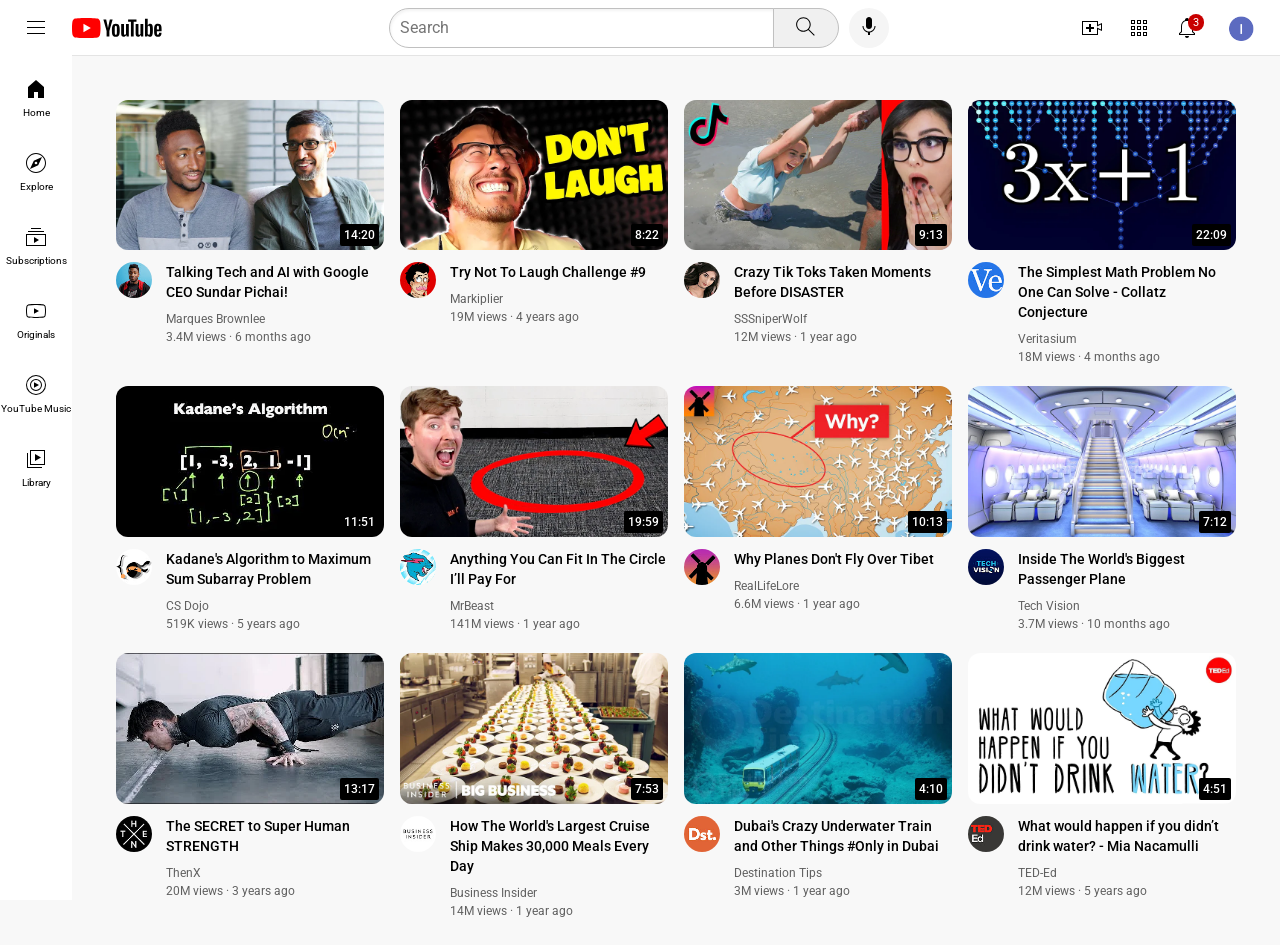
==== index.html @ 42cf3969 "Rename youtube.html to index.html" ====
<!DOCTYPE html>
<html lang="en">
<head>
  <meta charset="UTF-8">
  <meta name="viewport" content="width=device-width, initial-scale=1.0">
  <title>YouTube Clone</title>
  <link rel="stylesheet" href="youtube.css">
  <link rel="preconnect" href="https://fonts.googleapis.com">
  <link rel="preconnect" href="https://fonts.gstatic.com" crossorigin>
  <link href="https://fonts.googleapis.com/css2?family=Roboto:wght@400;500;700&display=swap" rel="stylesheet">
</head>
<body>

  <!-- FIXED HEADER -->
  <header class="header">
    <div class="left">
      <img class="hamburger-menu" src="icons/hamburger-menu.svg" alt="Menu">
      <img class="youtube-logo" src="icons/youtube-logo.svg" alt="YouTube Logo">
    </div>

    <div class="middle">
      <input class="search-bar" type="text" placeholder="Search">
      <!-- Search Button with Tooltip -->
      <div class="search-button-container">
        <button class="search-button">
          <img class="search-icon" src="icons/search.svg" alt="Search">
        </button>
        <div class="tooltip">Search</div>
      </div>
      <!-- Voice Search Button with Tooltip -->
      <div class="voice-search-button-container">
        <button class="voice-search-button">
          <img class="voice-search-icon" src="icons/voice-search-icon.svg" alt="Voice Search">
        </button>
        <div class="tooltip">Search with your voice</div>
      </div>
    </div>

    <div class="right">
      <div class="upload-icon-container">
        <img class="upload-icon" src="icons/upload.svg" alt="Upload">
        <div class="tooltip">Create</div>
      </div>
      <div class="youtube-apps-icon-container">
        <img class="youtube-apps-icon" src="icons/youtube-apps.svg" alt="YouTube Apps">
        <div class="tooltip">YouTube apps</div>
      </div>
      <div class="notifications-icon-container">
        <img class="notifications-icon" src="icons/notifications.svg" alt="Notifications">
        <div class="notifications-count">3</div>
        <div class="tooltip">Notifications</div>
      </div>
      <img class="current-user-picture" src="channels/my-channel.jpeg" alt="User Profile">
    </div>
  </header>

  <!-- FIXED SIDEBAR -->
  <aside class="sidebar">
    <div class="sidebar-link">
      <img src="icons/home.svg" alt="Home">
      <div>Home</div>
    </div>
    <div class="sidebar-link">
      <img src="icons/explore.svg" alt="Explore">
      <div>Explore</div>
    </div>
    <div class="sidebar-link">
      <img src="icons/subscriptions.svg" alt="Subscriptions">
      <div>Subscriptions</div>
    </div>
    <div class="sidebar-link">
      <img src="icons/originals.svg" alt="Originals">
      <div>Originals</div>
    </div>
    <div class="sidebar-link">
      <img src="icons/youtube-music.svg" alt="YouTube Music">
      <div>YouTube Music</div>
    </div>
    <div class="sidebar-link">
      <img src="icons/library.svg" alt="Library">
      <div>Library</div>
    </div>
  </aside>

  <!-- MAIN VIDEO GRID -->
  <main class="video-grid">

    <!-- Video 1 -->
    <div class="video-preview">
      <div class="thumbnail-row">
        <a href="https://www.youtube.com/watch?v=n2RNcPRtAiY" target="_blank">
          <img class="thumbnail" src="thumbnails/thumbnail-1.webp" alt="Thumbnail 1">
        </a>
        <div class="video-time">14:20</div>
      </div>
      <div class="video-info-grid">
        <div class="profile-picture-container">
          <img class="profile-picture" src="channels/channel-1.jpeg">
          <div class="channel-tooltip">
            <img class="channel-tooltip-picture" src="channels/channel-1.jpeg">
            <div class="channel-tooltip-info">
              <div class="channel-tooltip-name">Marques Brownlee</div>
              <div class="channel-tooltip-stats">18M subscribers</div>
            </div>
          </div>
        </div>
        <div class="video-info">
          <a href="https://www.youtube.com/watch?v=n2RNcPRtAiY" target="_blank" class="video-title-link">
            <p class="video-title">Talking Tech and AI with Google CEO Sundar Pichai!</p>
          </a>
          <p class="video-author">Marques Brownlee</p>
          <p class="video-stats">3.4M views &#183; 6 months ago</p>
        </div>
      </div>
    </div>

    <!-- Video 2 -->
    <div class="video-preview">
      <div class="thumbnail-row">
        <a href="https://www.youtube.com/watch?v=mP0RAo9SKZk" target="_blank">
          <img class="thumbnail" src="thumbnails/thumbnail-2.webp" alt="Thumbnail 2">
        </a>
        <div class="video-time">8:22</div>
      </div>
      <div class="video-info-grid">
        <div class="profile-picture-container">
          <img class="profile-picture" src="channels/channel-2.jpeg">
          <div class="channel-tooltip">
            <img class="channel-tooltip-picture" src="channels/channel-2.jpeg">
            <div class="channel-tooltip-info">
              <div class="channel-tooltip-name">Markiplier</div>
              <div class="channel-tooltip-stats">36M subscribers</div>
            </div>
          </div>
        </div>
        <div class="video-info">
          <a href="https://www.youtube.com/watch?v=mP0RAo9SKZk" target="_blank" class="video-title-link">
            <p class="video-title">Try Not To Laugh Challenge #9</p>
          </a>
          <p class="video-author">Markiplier</p>
          <p class="video-stats">19M views &#183; 4 years ago</p>
        </div>
      </div>
    </div>

    <!-- Video 3 -->
    <div class="video-preview">
      <div class="thumbnail-row">
        <a href="https://www.youtube.com/watch?v=FgjPQQeTh1w" target="_blank">
          <img class="thumbnail" src="thumbnails/thumbnail-3.webp" alt="Thumbnail 3">
        </a>
        <div class="video-time">9:13</div>
      </div>
      <div class="video-info-grid">
        <div class="profile-picture-container">
          <img class="profile-picture" src="channels/channel-3.jpeg" alt="Channel 3">
          <div class="channel-tooltip">
            <img class="channel-tooltip-picture" src="channels/channel-3.jpeg">
            <div class="channel-tooltip-info">
              <div class="channel-tooltip-name">SSSniperWolf</div>
              <div class="channel-tooltip-stats">31M subscribers</div>
            </div>
          </div>
        </div>
        <div class="video-info">
          <a href="https://www.youtube.com/watch?v=FgjPQQeTh1w" target="_blank" class="video-title-link">
            <p class="video-title">Crazy Tik Toks Taken Moments Before DISASTER</p>
          </a>
          <p class="video-author">SSSniperWolf</p>
          <p class="video-stats">12M views &#183; 1 year ago</p>
        </div>
      </div>
    </div>

    <!-- Video 4 -->
    <div class="video-preview">
      <div class="thumbnail-row">
        <a href="https://www.youtube.com/watch?v=094y1Z2wpJg" target="_blank">
          <img class="thumbnail" src="thumbnails/thumbnail-4.webp" alt="Thumbnail 4">
        </a>
        <div class="video-time">22:09</div>
      </div>
      <div class="video-info-grid">
        <div class="profile-picture-container">
          <img class="profile-picture" src="channels/channel-4.jpeg" alt="Channel 4">
          <div class="channel-tooltip">
            <img class="channel-tooltip-picture" src="channels/channel-4.jpeg">
            <div class="channel-tooltip-info">
              <div class="channel-tooltip-name">Veritasium</div>
              <div class="channel-tooltip-stats">11.5M subscribers</div>
            </div>
          </div>
        </div>
        <div class="video-info">
          <a href="https://www.youtube.com/watch?v=094y1Z2wpJg" target="_blank" class="video-title-link">
            <p class="video-title">The Simplest Math Problem No One Can Solve - Collatz Conjecture</p>
          </a>
          <p class="video-author">Veritasium</p>
          <p class="video-stats">18M views &#183; 4 months ago</p>
        </div>
      </div>
    </div>

    <!-- Video 5 -->
    <div class="video-preview">
      <div class="thumbnail-row">
        <a href="https://www.youtube.com/watch?v=86CQq3pKSUw" target="_blank">
          <img class="thumbnail" src="thumbnails/thumbnail-5.webp" alt="Thumbnail 5">
        </a>
        <div class="video-time">11:51</div>
      </div>
      <div class="video-info-grid">
        <div class="profile-picture-container">
          <img class="profile-picture" src="channels/channel-5.jpeg" alt="Channel 5">
          <div class="channel-tooltip">
            <img class="channel-tooltip-picture" src="channels/channel-5.jpeg">
            <div class="channel-tooltip-info">
              <div class="channel-tooltip-name">CS Dojo</div>
              <div class="channel-tooltip-stats">1.79M subscribers</div>
            </div>
          </div>
        </div>
        <div class="video-info">
          <a href="https://www.youtube.com/watch?v=86CQq3pKSUw" target="_blank" class="video-title-link">
            <p class="video-title">Kadane's Algorithm to Maximum Sum Subarray Problem</p>
          </a>
          <p class="video-author">CS Dojo</p>
          <p class="video-stats">519K views &#183; 5 years ago</p>
        </div>
      </div>
    </div>

    <!-- Video 6 -->
    <div class="video-preview">
      <div class="thumbnail-row">
        <a href="https://www.youtube.com/watch?v=yXWw0_UfSFg" target="_blank">
          <img class="thumbnail" src="thumbnails/thumbnail-6.webp" alt="Thumbnail 6">
        </a>
        <div class="video-time">19:59</div>
      </div>
      <div class="video-info-grid">
        <div class="profile-picture-container">
          <img class="profile-picture" src="channels/channel-6.jpeg" alt="Channel 6">
          <div class="channel-tooltip">
            <img class="channel-tooltip-picture" src="channels/channel-6.jpeg">
            <div class="channel-tooltip-info">
              <div class="channel-tooltip-name">MrBeast</div>
              <div class="channel-tooltip-stats">131M subscribers</div>
            </div>
          </div>
        </div>
        <div class="video-info">
          <a href="https://www.youtube.com/watch?v=yXWw0_UfSFg" target="_blank" class="video-title-link">
            <p class="video-title">Anything You Can Fit In The Circle I’ll Pay For</p>
          </a>
          <p class="video-author">MrBeast</p>
          <p class="video-stats">141M views &#183; 1 year ago</p>
        </div>
      </div>
    </div>

    <!-- Video 7 -->
    <div class="video-preview">
      <div class="thumbnail-row">
        <a href="https://www.youtube.com/watch?v=kOd634GEyp0" target="_blank">
          <img class="thumbnail" src="thumbnails/thumbnail-7.webp">
        </a>
        <div class="video-time">10:13</div>
      </div>
      <div class="video-info-grid">
        <div class="profile-picture-container">
          <img class="profile-picture" src="channels/channel-7.jpeg">
          <div class="channel-tooltip">
            <img class="channel-tooltip-picture" src="channels/channel-7.jpeg">
            <div class="channel-tooltip-info">
              <div class="channel-tooltip-name">RealLifeLore</div>
              <div class="channel-tooltip-stats">7.93M subscribers</div>
            </div>
          </div>
        </div>
        <div class="video-info">
          <a href="https://www.youtube.com/watch?v=kOd634GEyp0" target="_blank" class="video-title-link">
            <p class="video-title">Why Planes Don't Fly Over Tibet</p>
          </a>
          <p class="video-author">RealLifeLore</p>
          <p class="video-stats">6.6M views &#183; 1 year ago</p>
        </div>
      </div>
    </div>

    <!-- Video 8 -->
    <div class="video-preview">
      <div class="thumbnail-row">
        <a href="https://www.youtube.com/watch?v=R9S2m9Jk1oY" target="_blank">
          <img class="thumbnail" src="thumbnails/thumbnail-8.webp">
        </a>
        <div class="video-time">7:12</div>
      </div>
      <div class="video-info-grid">
        <div class="profile-picture-container">
          <img class="profile-picture" src="channels/channel-8.jpeg">
          <div class="channel-tooltip">
            <img class="channel-tooltip-picture" src="channels/channel-8.jpeg">
            <div class="channel-tooltip-info">
              <div class="channel-tooltip-name">Tech Vision</div>
              <div class="channel-tooltip-stats">810K subscribers</div>
            </div>
          </div>
        </div>
        <div class="video-info">
          <a href="https://www.youtube.com/watch?v=R9S2m9Jk1oY" target="_blank" class="video-title-link">
            <p class="video-title">Inside The World's Biggest Passenger Plane</p>
          </a>
          <p class="video-author">Tech Vision</p>
          <p class="video-stats">3.7M views &#183; 10 months ago</p>
        </div>
      </div>
    </div>

    <!-- Video 9 -->
    <div class="video-preview">
      <div class="thumbnail-row">
        <a href="https://www.youtube.com/watch?v=QElkI-WMuwc" target="_blank">
          <img class="thumbnail" src="thumbnails/thumbnail-9.webp">
        </a>
        <div class="video-time">13:17</div>
      </div>
      <div class="video-info-grid">
        <div class="profile-picture-container">
          <img class="profile-picture" src="channels/channel-9.jpeg">
          <div class="channel-tooltip">
            <img class="channel-tooltip-picture" src="channels/channel-9.jpeg">
            <div class="channel-tooltip-info">
              <div class="channel-tooltip-name">ThenX</div>
              <div class="channel-tooltip-stats">7.8M subscribers</div>
            </div>
          </div>
        </div>
        <div class="video-info">
          <a href="https://www.youtube.com/watch?v=QElkI-WMuwc" target="_blank" class="video-title-link">
            <p class="video-title">The SECRET to Super Human STRENGTH</p>
          </a>
          <p class="video-author">ThenX</p>
          <p class="video-stats">20M views &#183; 3 years ago</p>
        </div>
      </div>
    </div>
    <!-- Video 10 -->
    <div class="video-preview">
      <div class="thumbnail-row">
        <a href="https://www.youtube.com/watch?v=48_L1aT1yJ8" target="_blank">
          <img class="thumbnail" src="thumbnails/thumbnail-10.webp">
        </a>
        <div class="video-time">7:53</div>
      </div>
      <div class="video-info-grid">
        <div class="profile-picture-container">
          <img class="profile-picture" src="channels/channel-10.jpeg">
          <div class="channel-tooltip">
            <img class="channel-tooltip-picture" src="channels/channel-10.jpeg">
            <div class="channel-tooltip-info">
              <div class="channel-tooltip-name">Business Insider</div>
              <div class="channel-tooltip-stats">9.3M subscribers</div>
            </div>
          </div>
        </div>
        <div class="video-info">
          <a href="https://www.youtube.com/watch?v=48_L1aT1yJ8" target="_blank" class="video-title-link">
            <p class="video-title">How The World's Largest Cruise Ship Makes 30,000 Meals Every Day</p>
          </a>
          <p class="video-author">Business Insider</p>
          <p class="video-stats">14M views &#183; 1 year ago</p>
        </div>
      </div>
    </div>

    <!-- Video 11 -->
    <div class="video-preview">
      <div class="thumbnail-row">
        <a href="https://www.youtube.com/watch?v=18n-b6W5E3I" target="_blank">
          <img class="thumbnail" src="thumbnails/thumbnail-11.webp">
        </a>
        <div class="video-time">4:10</div>
      </div>
      <div class="video-info-grid">
        <div class="profile-picture-container">
          <img class="profile-picture" src="channels/channel-11.jpeg">
          <div class="channel-tooltip">
            <img class="channel-tooltip-picture" src="channels/channel-11.jpeg">
            <div class="channel-tooltip-info">
              <div class="channel-tooltip-name">Destination Tips</div>
              <div class="channel-tooltip-stats">280K subscribers</div>
            </div>
          </div>
        </div>
        <div class="video-info">
          <a href="https://www.youtube.com/watch?v=18n-b6W5E3I" target="_blank" class="video-title-link">
            <p class="video-title">Dubai's Crazy Underwater Train and Other Things #Only in Dubai</p>
          </a>
          <p class="video-author">Destination Tips</p>
          <p class="video-stats">3M views &#183; 1 year ago</p>
        </div>
      </div>
    </div>

    <!-- Video 12 -->
    <div class="video-preview">
      <div class="thumbnail-row">
        <a href="https://www.youtube.com/watch?v=9iMGFqMmUFs" target="_blank">
          <img class="thumbnail" src="thumbnails/thumbnail-12.webp">
        </a>
        <div class="video-time">4:51</div>
      </div>
      <div class="video-info-grid">
        <div class="profile-picture-container">
          <img class="profile-picture" src=" channels/channel-12.jpeg">
          <div class="channel-tooltip">
            <img class="channel-tooltip-picture" src="channels/channel-12.jpeg">
            <div class="channel-tooltip-info">
              <div class="channel-tooltip-name">TED-Ed</div>
              <div class="channel-tooltip-stats">22.8M subscribers</div>
            </div>
          </div>
        </div>
        <div class="video-info">
          <a href="https://www.youtube.com/watch?v=9iMGFqMmUFs" target="_blank" class="video-title-link">
            <p class="video-title">What would happen if you didn’t drink water? - Mia Nacamulli</p>
          </a>
          <p class="video-author">TED-Ed</p>
          <p class="video-stats">12M views &#183; 5 years ago</p>
        </div>
      </div>
    </div>

  </main>
</body>
</html>
---- youtube.css ----
p {
  font-family: Roboto, Arial;
  margin-top: 0;
  margin-bottom: 0;
}

body {
  margin: 0;
  font-family: Roboto, Arial;
  padding-top: 80px;
  padding-left: 96px;
  padding-right: 24px;
  background-color: rgb(248, 248, 248);
}

.header {
  height: 55px;
  display: flex;
  flex-direction: row;
  justify-content: space-between;
  position: fixed;
  top: 0;
  left: 0;
  right: 0;
  background-color: white;
  border-bottom: 1px solid rgb(228, 228, 228);
  z-index: 100;
}

.left {
  display: flex;
  align-items: center;
}

.hamburger-menu {
  height: 24px;
  margin-left: 24px;
  margin-right: 24px;
  cursor: pointer;
}

.youtube-logo {
  height: 20px;
  cursor: pointer;
}

.middle {
  flex: 1;
  margin-left: 70px;
  margin-right: 35px;
  max-width: 500px;
  display: flex;
  align-items: center;
}

.search-bar {
  flex: 1;
  height: 36px;
  padding-left: 10px;
  font-size: 16px;
  border: 1px solid rgb(192, 192, 192);
  border-radius: 2px 0 0 2px;
  box-shadow: inset 1px 2px 3px rgba(0, 0, 0, 0.05);
  width: 0;
  border-radius: 20px 0 0 20px;
}

.search-bar::placeholder {
  font-family: Roboto, Arial;
  font-size: 16px;
}

.search-button-container,
.voice-search-button-container,
.upload-icon-container,
.youtube-apps-icon-container,
.notifications-icon-container {
  display: flex;
  justify-content: center;
  align-items: center;
  position: relative;
}

.search-button {
  height: 40px;
  width: 66px;
  background-color: rgb(240, 240, 240);
  border: 1px solid rgb(192, 192, 192);
  margin-left: -1px;
  margin-right: 10px;
  cursor: pointer;
  border-radius: 0 20px 20px 0;
}

.search-icon {
  height: 25px;
}

.voice-search-button {
  height: 40px;
  width: 40px;
  border-radius: 20px;
  border: none;
  background-color: rgb(245, 245, 245);
  cursor: pointer;
}

.voice-search-icon {
  height: 24px;
}

/* Tooltip Mechanics (Lesson 16) */
.tooltip {
  position: absolute;
  background-color: gray;
  color: white;
  padding: 4px 8px;
  border-radius: 2px;
  font-size: 12px;
  bottom: -30px;
  opacity: 0;
  transition: opacity 0.15s;
  pointer-events: none;
  white-space: nowrap;
}

.search-button-container:hover .tooltip,
.voice-search-button-container:hover .tooltip,
.upload-icon-container:hover .tooltip,
.youtube-apps-icon-container:hover .tooltip,
.notifications-icon-container:hover .tooltip {
  opacity: 1;
}

.right {
  width: 180px;
  margin-right: 20px;
  display: flex;
  align-items: center;
  justify-content: space-between;
  flex-shrink: 0;
}

.upload-icon,
.youtube-apps-icon,
.notifications-icon {
  height: 24px;
  cursor: pointer;
}

.notifications-count {
  position: absolute;
  top: -2px;
  right: -5px;
  background-color: rgb(200, 0, 0);
  color: white;
  font-size: 11px;
  padding: 2px 5px;
  border-radius: 10px;
}

.current-user-picture {
  height: 32px;
  border-radius: 16px;
  cursor: pointer;
}

/* Sidebar Section (Lesson 17) */
.sidebar {
  position: fixed;
  left: 0;
  bottom: 0;
  top: 55px;
  background-color: white;
  width: 72px;
  z-index: 200;
  padding-top: 5px;
}

.sidebar-link {
  height: 74px;
  display: flex;
  flex-direction: column;
  justify-content: center;
  align-items: center;
  cursor: pointer;
}

.sidebar-link:hover {
  background-color: rgb(235, 235, 235);
}

.sidebar-link img {
  height: 24px;
  margin-bottom: 6px;
}

.sidebar-link div {
  font-size: 10px;
}

/* Main Grid Layout */
.video-grid {
  display: grid;
  grid-template-columns: 1fr 1fr 1fr;
  column-gap: 16px;
  row-gap: 22px;
  padding: 20px;
}

@media (max-width: 750px) {
  .video-grid {
    grid-template-columns: 1fr 1fr;
  }
}

@media (min-width: 1000px) {
  .video-grid {
    grid-template-columns: 1fr 1fr 1fr 1fr;
  }
}

.thumbnail-row {
  position: relative;
  margin-bottom: 8px;
}

.thumbnail {
  width: 100%;
  border-radius: 12px;
}

.video-time {
  font-size: 12px;
  font-weight: 500;
  padding: 4px;
  border-radius: 2px;
  background-color: black;
  color: white;
  position: absolute;
  bottom: 8px;
  right: 5px;
}

.video-info-grid {
  display: grid;
  grid-template-columns: 50px 1fr;
}

.profile-picture {
  width: 36px;
  border-radius: 50px;
}

.video-title {
  font-weight: 500;
  font-size: 14px;
  line-height: 20px;
  margin-bottom: 10px;
}

.video-author,
.video-stats {
  font-size: 12px;
  color: rgb(96, 96, 96);
}

.video-author {
  margin-bottom: 4px;
}

@media (max-width: 750px) {
  .video-grid {
    grid-template-columns: 1fr 1fr;
  }
}

@media (min-width: 751px) and (max-width: 999px) {
  .video-grid {
    grid-template-columns: 1fr 1fr 1fr;
    row-gap: 80px;
  }
}

.video-title-link {
  text-decoration: none;
  color: black;
}

.profile-picture-container {
  position: relative;
  display: inline-block;
}

/* 2. Absolute Tooltip Card */
.channel-tooltip {
  position: absolute;
  top: 55px;
  z-index: 300;
  width: 200px;
  padding: 12px;
  background-color: white;
  border-radius: 6px;
  box-shadow: 2px 3px 10px rgba(0, 0, 0, 0.3);
  display: flex;
  align-items: center;
  opacity: 0;
  pointer-events: none;
  transition: opacity 0.15s;
}

/* 3. Hover Trigger */
.profile-picture-container:hover .channel-tooltip {
  opacity: 1;
}

/* 4. Internal Tooltip Elements */
.channel-tooltip-picture {
  width: 50px;
  height: 50px;
  border-radius: 50px;
  margin-right: 8px;
  object-fit: cover;
}

.channel-tooltip-name {
  font-family: Roboto, Arial, sans-serif;
  font-weight: bold;
  font-size: 16px;
  margin-bottom: 4px;
  color: black;
}

.channel-tooltip-stats {
  font-family: Roboto, Arial, sans-serif;
  color: rgb(96, 96, 96);
  font-size: 14px;
}
@media (min-width: 1000px) and (max-width:1200px) {
  .video-grid {
    grid-template-columns: 1fr 1fr 1fr 1fr; /* Set to 4 columns like SuperSimpleDev */
    column-gap: 16px;
    row-gap: 40px;
  }

  .video-title {
    font-size: 14px;      /* Drops title size slightly so 2 lines fit neatly */
    line-height: 20px;
  }

  .video-author,
  .video-stats {
    font-size: 12px;
  }


}
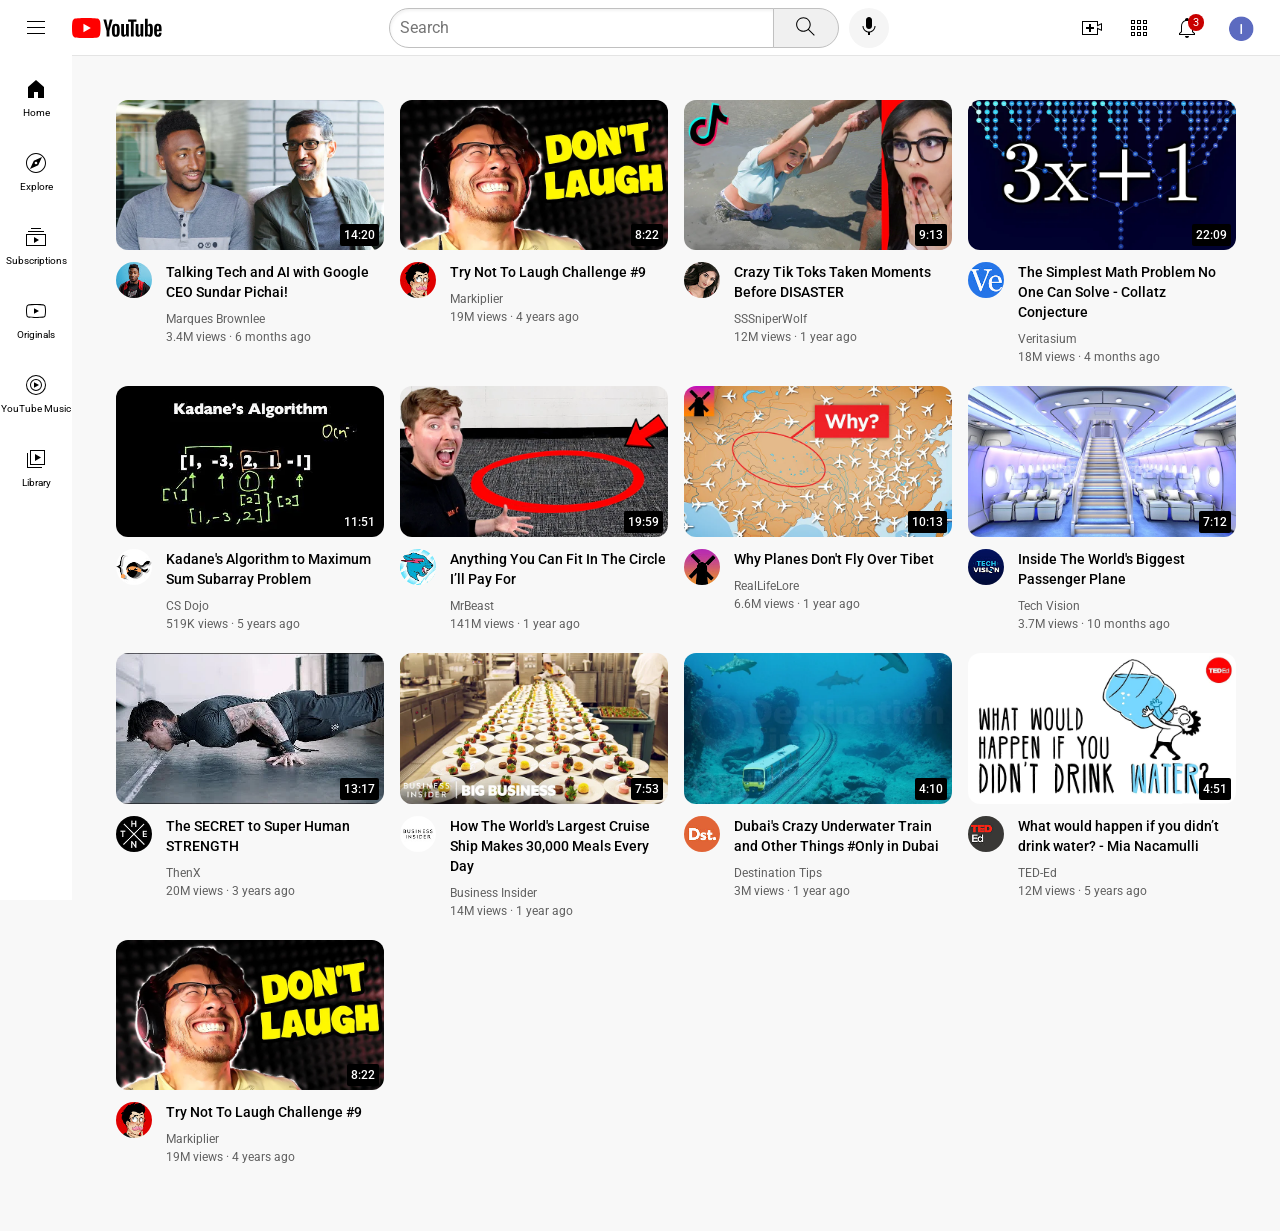
==== commit 6d4a2d99: "Rename youtube.html to index.html" ====
--- a/index.html
+++ b/index.html
@@ -431,7 +431,33 @@
         </div>
       </div>
     </div>
-
+ <div class="video-preview">
+      <div class="thumbnail-row">
+        <a href="https://www.youtube.com/watch?v=mP0RAo9SKZk" target="_blank">
+          <img class="thumbnail" src="thumbnails/thumbnail-2.webp" alt="Thumbnail 2">
+        </a>
+        <div class="video-time">8:22</div>
+      </div>
+      <div class="video-info-grid">
+        <div class="profile-picture-container">
+          <img class="profile-picture" src="channels/channel-2.jpeg">
+          <div class="channel-tooltip">
+            <img class="channel-tooltip-picture" src="channels/channel-2.jpeg">
+            <div class="channel-tooltip-info">
+              <div class="channel-tooltip-name">Markiplier</div>
+              <div class="channel-tooltip-stats">36M subscribers</div>
+            </div>
+          </div>
+        </div>
+        <div class="video-info">
+          <a href="https://www.youtube.com/watch?v=mP0RAo9SKZk" target="_blank" class="video-title-link">
+            <p class="video-title">Try Not To Laugh Challenge #9</p>
+          </a>
+          <p class="video-author">Markiplier</p>
+          <p class="video-stats">19M views &#183; 4 years ago</p>
+        </div>
+      </div>
+    </div>
   </main>
 </body>
 </html>
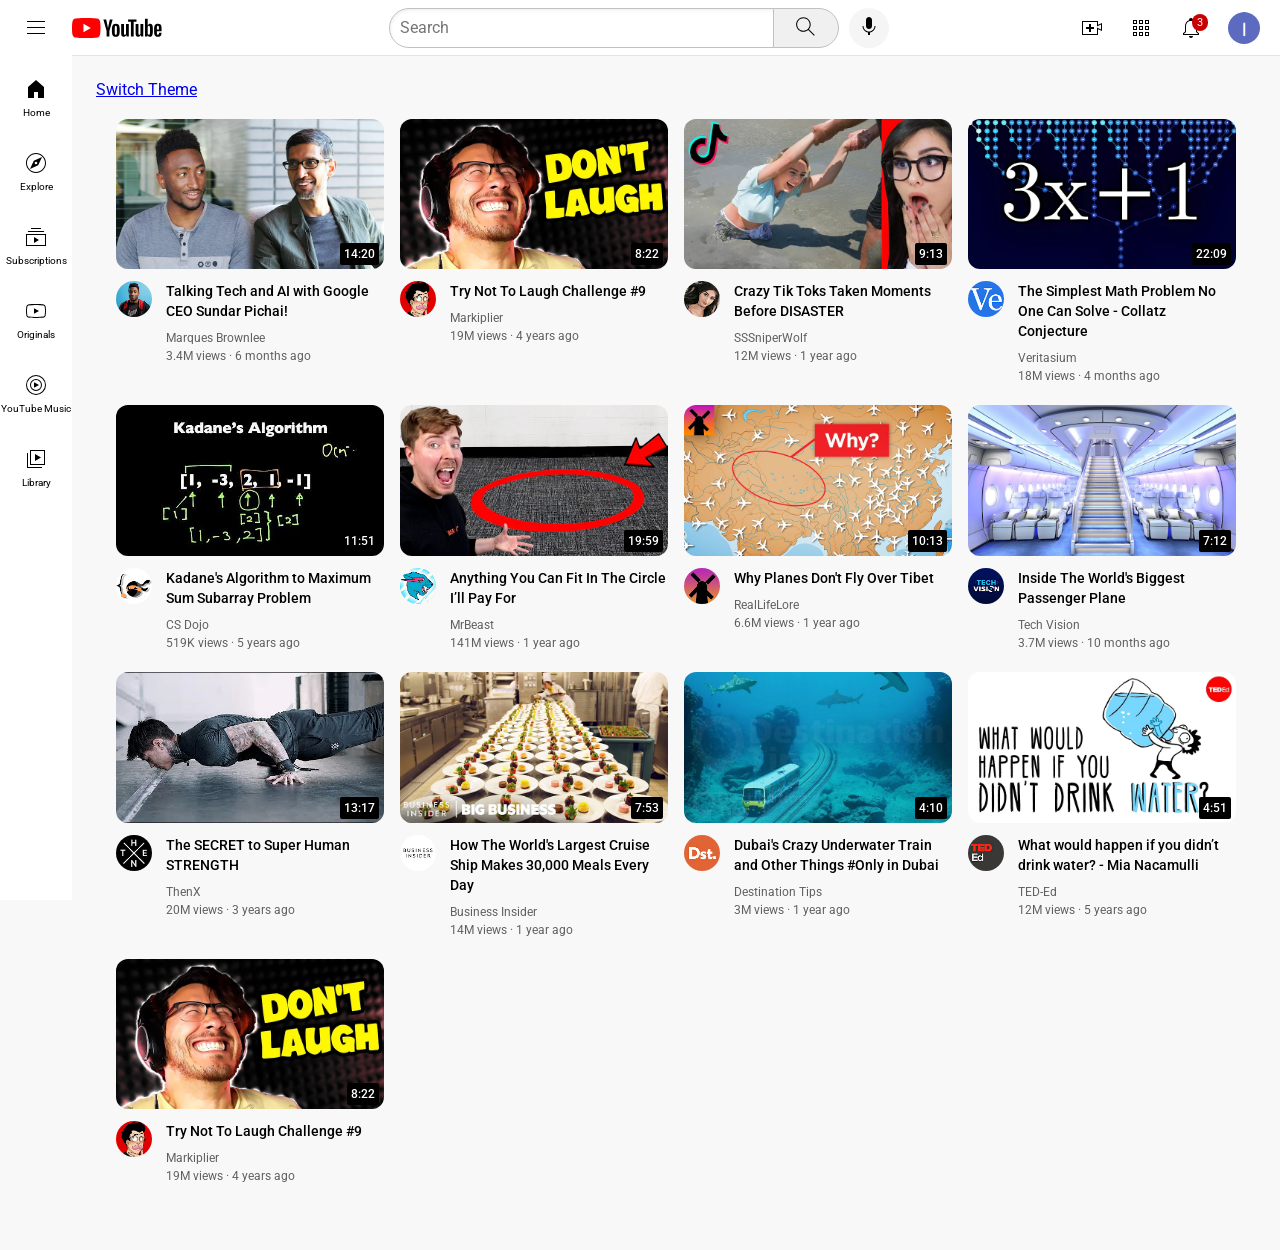
==== commit c96726c6: "Update index.html" ====
--- a/index.html
+++ b/index.html
@@ -10,7 +10,7 @@
   <link href="https://fonts.googleapis.com/css2?family=Roboto:wght@400;500;700&display=swap" rel="stylesheet">
 </head>
 <body>
-
+<a href="youtube.html"> Switch Theme </a>
   <!-- FIXED HEADER -->
   <header class="header">
     <div class="left">
@@ -50,7 +50,9 @@
         <div class="notifications-count">3</div>
         <div class="tooltip">Notifications</div>
       </div>
+      <div class="user-avatar-wrapper">
       <img class="current-user-picture" src="channels/my-channel.jpeg" alt="User Profile">
+     </div>
     </div>
   </header>
 
--- a/youtube.css
+++ b/youtube.css
@@ -161,9 +161,20 @@
 }
 
 .current-user-picture {
+  width: 100%;
+  height: 100%;
+  object-fit: cover; 
+  transform: scale(1.4);
+}
+.user-avatar-wrapper {
+  width: 32px;
   height: 32px;
-  border-radius: 16px;
-  cursor: pointer;
+  border-radius: 50%;
+  overflow: hidden;
+  cursor: pointer;
+  display: flex;
+  align-items: center;
+  justify-content: center;
 }
 
 /* Sidebar Section (Lesson 17) */
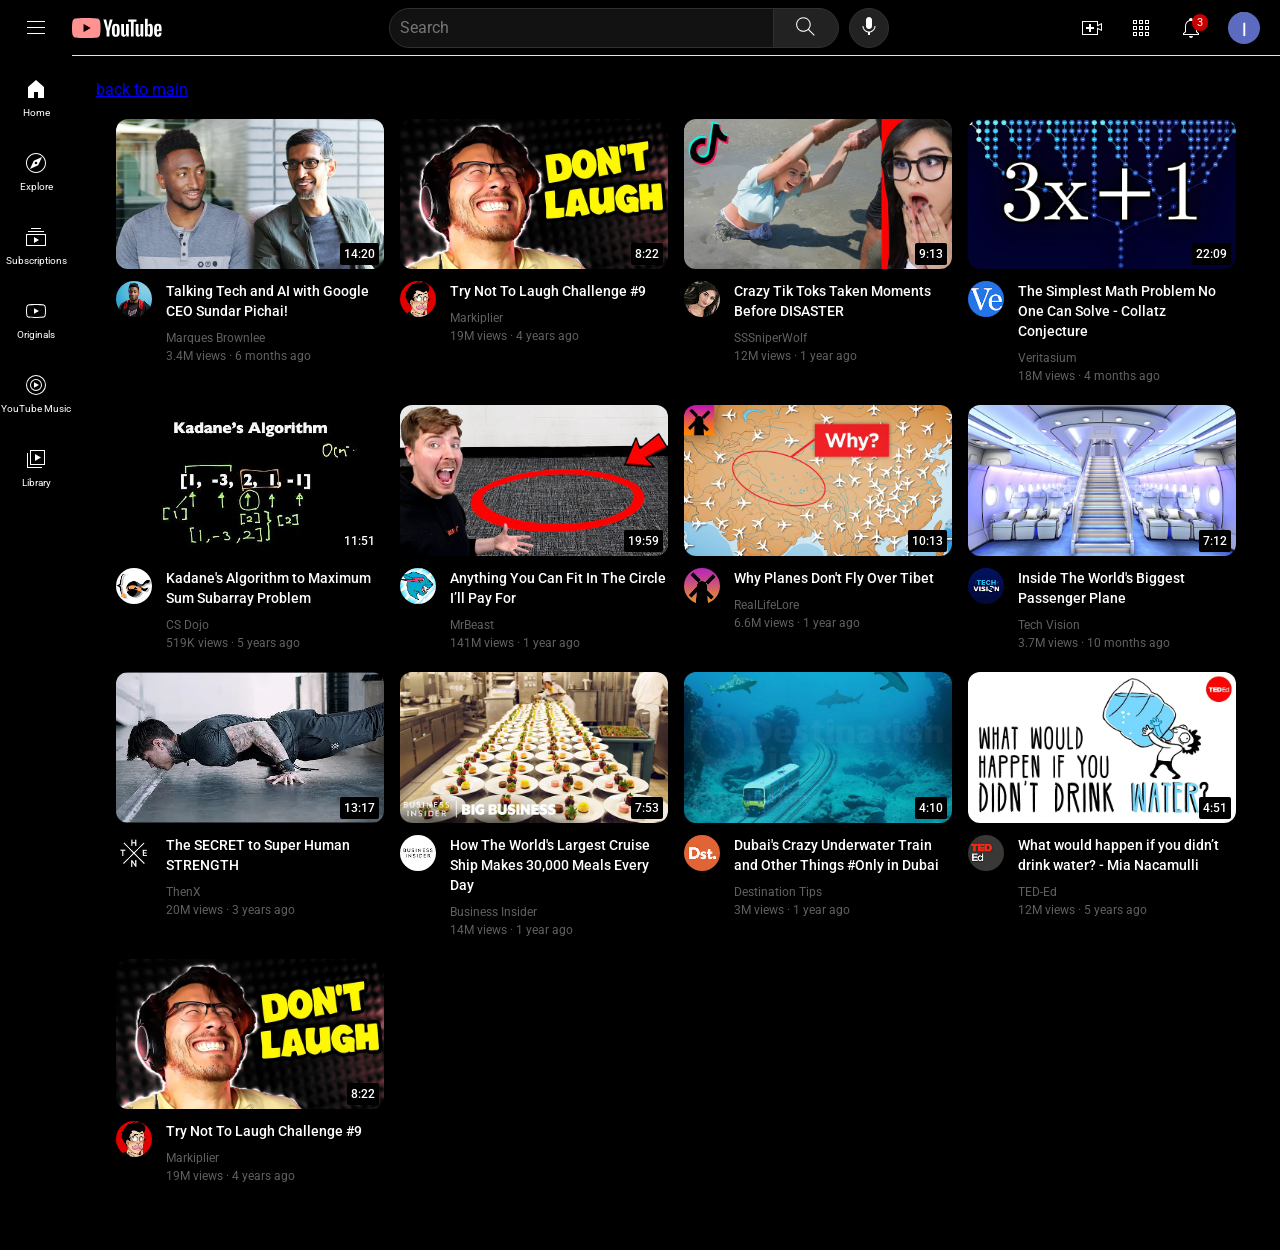
==== commit c340edba: "Rename youtube.html to index.html" ====
--- a/index.html
+++ b/index.html
@@ -1,18 +1,18 @@
 <!DOCTYPE html>
 <html lang="en">
 <head>
-  <meta charset="UTF-8">
-  <meta name="viewport" content="width=device-width, initial-scale=1.0">
-  <title>YouTube Clone</title>
-  <link rel="stylesheet" href="youtube.css">
+    <meta charset="UTF-8">
+    <meta name="viewport" content="width=device-width, initial-scale=1.0">
+    <title>Document</title>
+    <link rel="stylesheet" href="youtube.css">
+    <link rel="stylesheet" href="background.css">
   <link rel="preconnect" href="https://fonts.googleapis.com">
   <link rel="preconnect" href="https://fonts.gstatic.com" crossorigin>
   <link href="https://fonts.googleapis.com/css2?family=Roboto:wght@400;500;700&display=swap" rel="stylesheet">
 </head>
 <body>
-<a href="youtube.html"> Switch Theme </a>
-  <!-- FIXED HEADER -->
-  <header class="header">
+   <a href="index.html"> back to main </a>
+    <header class="header">
     <div class="left">
       <img class="hamburger-menu" src="icons/hamburger-menu.svg" alt="Menu">
       <img class="youtube-logo" src="icons/youtube-logo.svg" alt="YouTube Logo">
@@ -50,10 +50,10 @@
         <div class="notifications-count">3</div>
         <div class="tooltip">Notifications</div>
       </div>
-      <div class="user-avatar-wrapper">
+    <div class="user-avatar-wrapper ">
       <img class="current-user-picture" src="channels/my-channel.jpeg" alt="User Profile">
-     </div>
-    </div>
+    </div>
+</div>
   </header>
 
   <!-- FIXED SIDEBAR -->
@@ -460,6 +460,6 @@
         </div>
       </div>
     </div>
-  </main>
+  </main> 
 </body>
 </html>
--- a/background.css
+++ b/background.css
@@ -0,0 +1,51 @@
+body
+{
+    background-color: black;
+    color: white;
+
+}
+.video-title-link,
+.video-title-link:visited,
+.video-title
+{
+    color: white;
+}
+.video-title-link:hover .video-title
+{
+color: #3ea6ff;
+}
+.header,
+.sidebar
+{
+background-color: black;
+color: white;
+}
+.sidebar-link:hover
+{color: white;}
+header img,
+.hamburger-menu,
+.search-icon,
+.voice-search-icon,
+.upload-icon,
+.youtube-apps-icon,
+.notifications-icon,
+.sidebar-link img {
+  filter: invert(1);
+}
+.search-bar {
+  background-color: rgb(18, 18, 18);
+  color: white;
+  border: 1px solid rgb(48, 48, 48);
+}
+
+.search-button, 
+.voice-search-button {
+  background-color: rgb(34, 34, 34);
+  border: 1px solid rgb(48, 48, 48);
+}
+.youtube-logo,
+.current-user-picture {
+  filter: none;
+}
+.youtube-logo{
+filter: invert(1) hue-rotate(180deg);}
